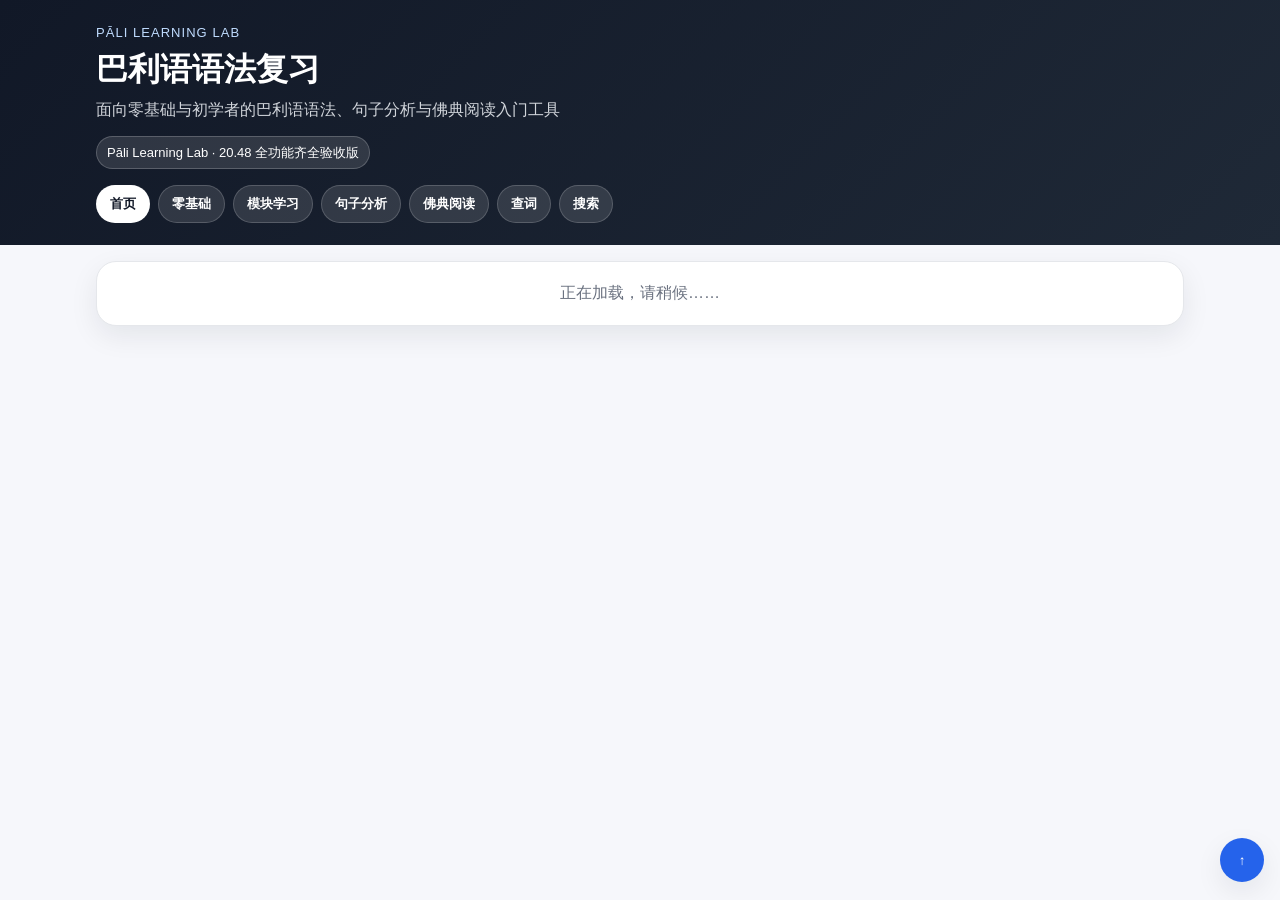
==== cache-reset.html @ fe6819bc "Add files via upload" ====
<!doctype html>
<html lang="zh-CN">
<head>
  <meta charset="utf-8">
  <meta name="viewport" content="width=device-width, initial-scale=1">
  <meta http-equiv="Cache-Control" content="no-cache, no-store, must-revalidate">
  <title>清理缓存｜Pāli Learning Lab</title>
  <style>
    body{margin:0;min-height:100vh;display:flex;align-items:center;justify-content:center;background:#f6f7fb;color:#111827;font-family:-apple-system,BlinkMacSystemFont,"Segoe UI","Microsoft YaHei",sans-serif;padding:20px}.box{max-width:660px;background:#fff;border:1px solid #e5e7eb;border-radius:22px;padding:26px;box-shadow:0 16px 45px rgba(15,23,42,.12);line-height:1.8}button,a{display:inline-block;border:0;border-radius:999px;padding:10px 16px;background:#2563eb;color:#fff;text-decoration:none;font-weight:800;margin:8px 8px 0 0}.muted{color:#6b7280}
  </style>
</head>
<body>
  <div class="box">
    <h1>清理旧缓存</h1>
    <p>本页会注销旧 Service Worker、清理浏览器缓存，然后进入 Pāli Learning Lab 20.48 全功能齐全验收版。</p>
    <p id="status" class="muted">正在加载，请稍候……</p>
    <button onclick="reset()">重新清理</button>
    <a href="./?v=20.48">直接进入网站</a>
  </div>
  <script>
    async function reset(){
      const status=document.getElementById('status');
      try{
        if('serviceWorker' in navigator){
          const regs=await navigator.serviceWorker.getRegistrations();
          await Promise.all(regs.map(r=>r.unregister()));
        }
        if(window.caches){
          const keys=await caches.keys();
          await Promise.all(keys.map(k=>caches.delete(k)));
        }
        status.textContent='缓存已清理，正在进入新版……';
        setTimeout(()=>location.replace('./?v=20.48&ts='+Date.now()),700);
      }catch(e){
        status.textContent='自动清理失败，可手动 Ctrl+F5 后进入网站。';
      }
    }
    reset();
  </script>
</body>
</html>
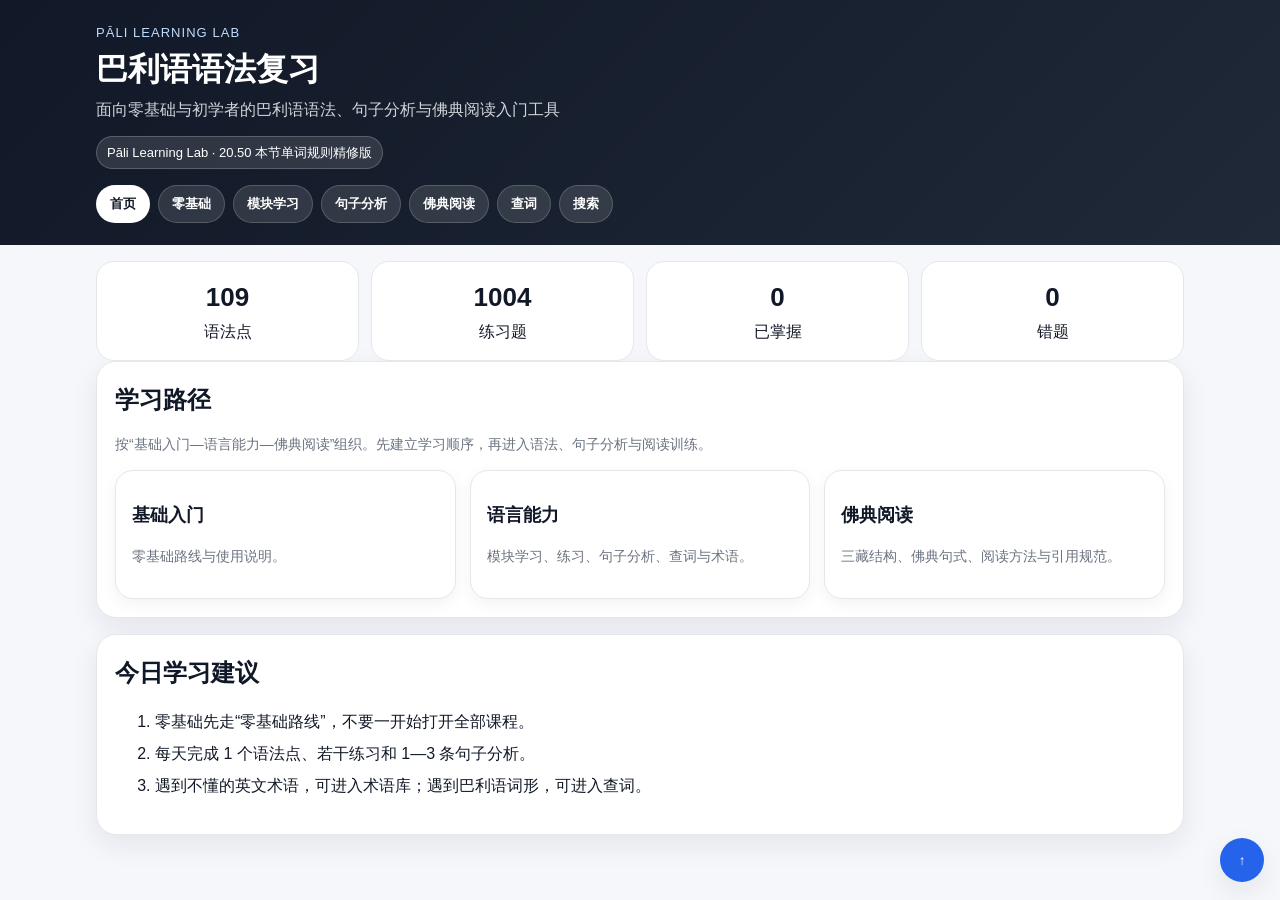
==== commit 7dadd1b1: "Add files via upload" ====
--- a/cache-reset.html
+++ b/cache-reset.html
@@ -12,10 +12,10 @@
 <body>
   <div class="box">
     <h1>清理旧缓存</h1>
-    <p>本页会注销旧 Service Worker、清理浏览器缓存，然后进入 Pāli Learning Lab 20.48 全功能齐全验收版。</p>
+    <p>本页会注销旧 Service Worker、清理浏览器缓存，然后进入 Pāli Learning Lab 20.50 本节单词规则精修版。</p>
     <p id="status" class="muted">正在加载，请稍候……</p>
     <button onclick="reset()">重新清理</button>
-    <a href="./?v=20.48">直接进入网站</a>
+    <a href="./?v=20.50">直接进入网站</a>
   </div>
   <script>
     async function reset(){
@@ -30,7 +30,7 @@
           await Promise.all(keys.map(k=>caches.delete(k)));
         }
         status.textContent='缓存已清理，正在进入新版……';
-        setTimeout(()=>location.replace('./?v=20.48&ts='+Date.now()),700);
+        setTimeout(()=>location.replace('./?v=20.50&ts='+Date.now()),700);
       }catch(e){
         status.textContent='自动清理失败，可手动 Ctrl+F5 后进入网站。';
       }
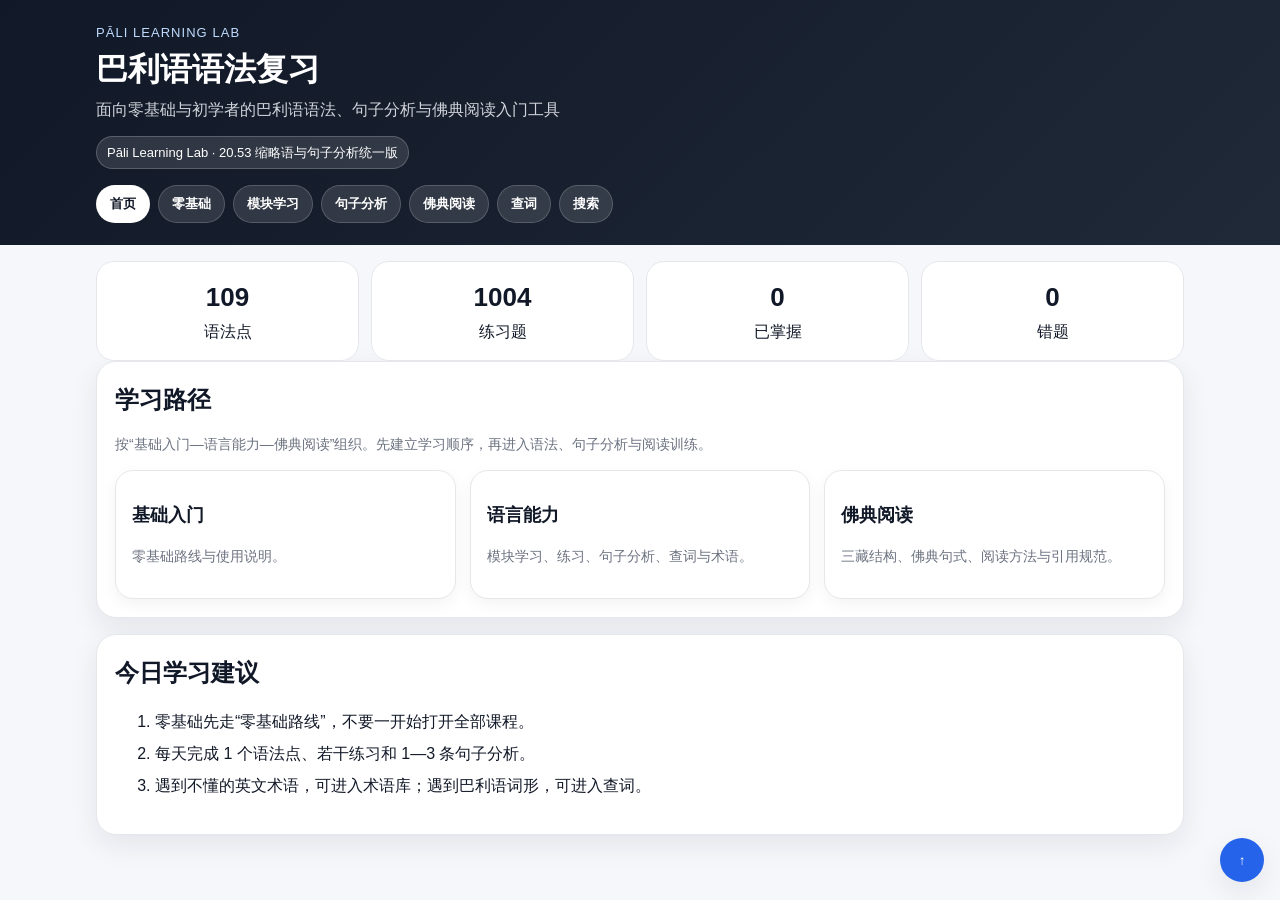
==== commit f817689f: "Add files via upload" ====
--- a/cache-reset.html
+++ b/cache-reset.html
@@ -12,10 +12,10 @@
 <body>
   <div class="box">
     <h1>清理旧缓存</h1>
-    <p>本页会注销旧 Service Worker、清理浏览器缓存，然后进入 Pāli Learning Lab 20.50 本节单词规则精修版。</p>
+    <p>本页会注销旧 Service Worker、清理浏览器缓存，然后进入 Pāli Learning Lab 20.53 缩略语与句子分析统一版</p>
     <p id="status" class="muted">正在加载，请稍候……</p>
     <button onclick="reset()">重新清理</button>
-    <a href="./?v=20.50">直接进入网站</a>
+    <a href="./?v=20.53 缩略语与句子分析统一版">直接进入网站</a>
   </div>
   <script>
     async function reset(){
@@ -30,7 +30,7 @@
           await Promise.all(keys.map(k=>caches.delete(k)));
         }
         status.textContent='缓存已清理，正在进入新版……';
-        setTimeout(()=>location.replace('./?v=20.50&ts='+Date.now()),700);
+        setTimeout(()=>location.replace('./?v=20.53 缩略语与句子分析统一版'+Date.now()),700);
       }catch(e){
         status.textContent='自动清理失败，可手动 Ctrl+F5 后进入网站。';
       }
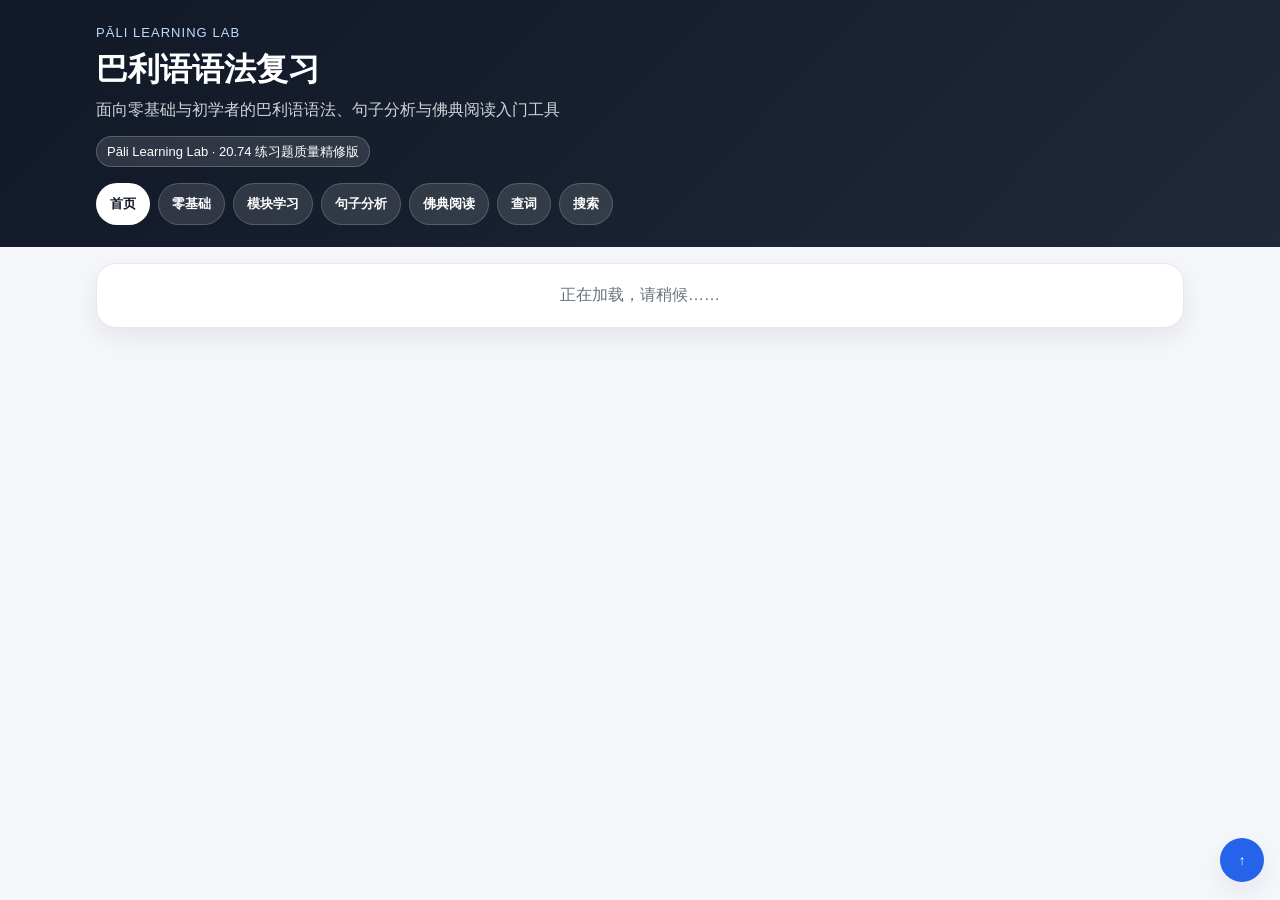
==== commit 45ebefec: "Add files via upload" ====
--- a/cache-reset.html
+++ b/cache-reset.html
@@ -12,10 +12,10 @@
 <body>
   <div class="box">
     <h1>清理旧缓存</h1>
-    <p>本页会注销旧 Service Worker、清理浏览器缓存，然后进入 Pāli Learning Lab 20.53 缩略语与句子分析统一版</p>
+    <p>本页会注销旧 Service Worker、清理浏览器缓存，然后进入 Pāli Learning Lab 20.74 练习题质量精修版。</p>
     <p id="status" class="muted">正在加载，请稍候……</p>
     <button onclick="reset()">重新清理</button>
-    <a href="./?v=20.53 缩略语与句子分析统一版">直接进入网站</a>
+    <a href="./?v=20.74">直接进入网站</a>
   </div>
   <script>
     async function reset(){
@@ -30,7 +30,7 @@
           await Promise.all(keys.map(k=>caches.delete(k)));
         }
         status.textContent='缓存已清理，正在进入新版……';
-        setTimeout(()=>location.replace('./?v=20.53 缩略语与句子分析统一版'+Date.now()),700);
+        setTimeout(()=>location.replace('./?v=20.74&t='+Date.now()),700);
       }catch(e){
         status.textContent='自动清理失败，可手动 Ctrl+F5 后进入网站。';
       }
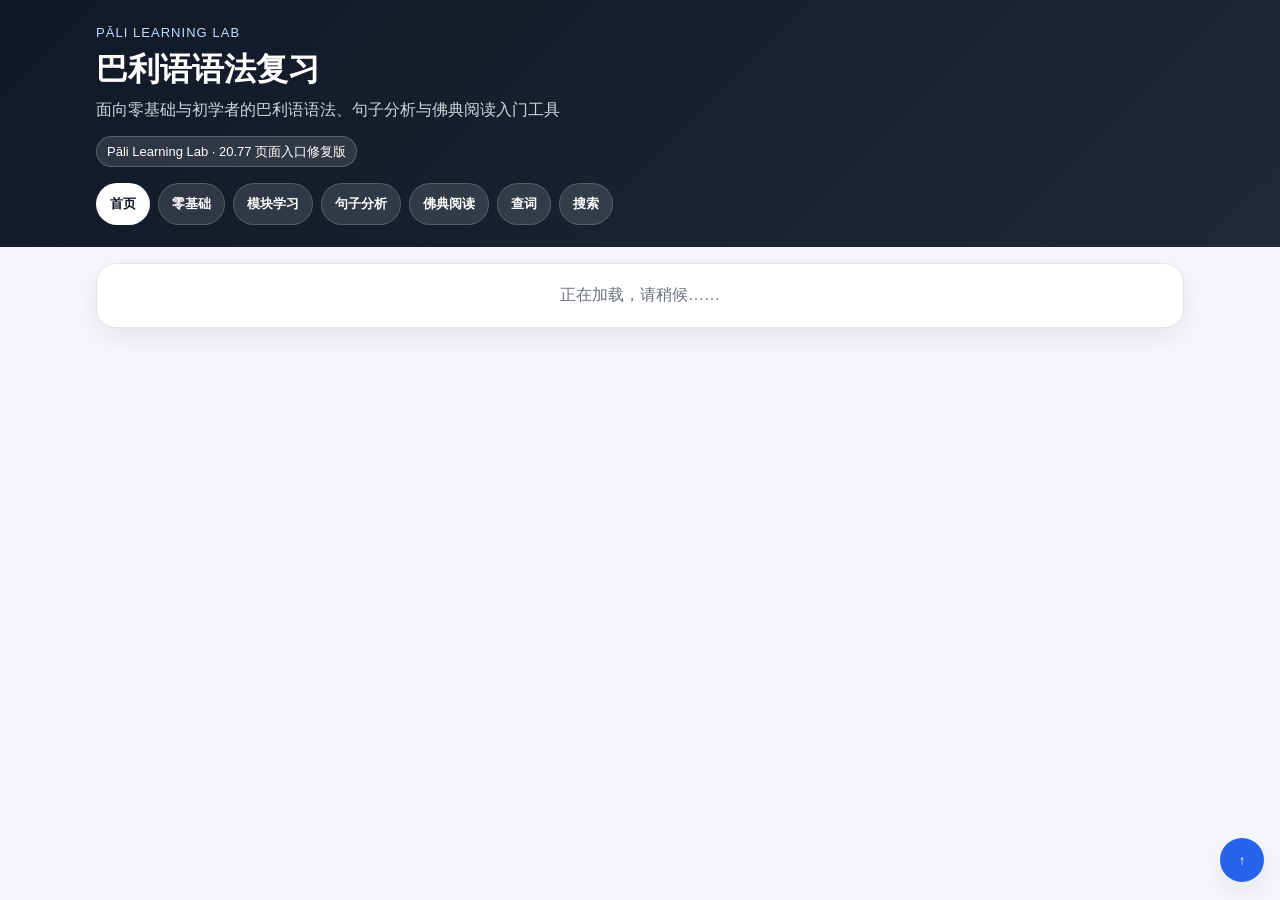
==== commit 32e1f801: "Add files via upload" ====
--- a/cache-reset.html
+++ b/cache-reset.html
@@ -12,10 +12,10 @@
 <body>
   <div class="box">
     <h1>清理旧缓存</h1>
-    <p>本页会注销旧 Service Worker、清理浏览器缓存，然后进入 Pāli Learning Lab 20.74 练习题质量精修版。</p>
+    <p>本页会注销旧 Service Worker、清理浏览器缓存，然后进入 Pāli Learning Lab 20.77 页面入口修复版。</p>
     <p id="status" class="muted">正在加载，请稍候……</p>
     <button onclick="reset()">重新清理</button>
-    <a href="./?v=20.74">直接进入网站</a>
+    <a href="./?v=20.77">直接进入网站</a>
   </div>
   <script>
     async function reset(){
@@ -30,7 +30,7 @@
           await Promise.all(keys.map(k=>caches.delete(k)));
         }
         status.textContent='缓存已清理，正在进入新版……';
-        setTimeout(()=>location.replace('./?v=20.74&t='+Date.now()),700);
+        setTimeout(()=>location.replace('./?v=20.77&t='+Date.now()),700);
       }catch(e){
         status.textContent='自动清理失败，可手动 Ctrl+F5 后进入网站。';
       }
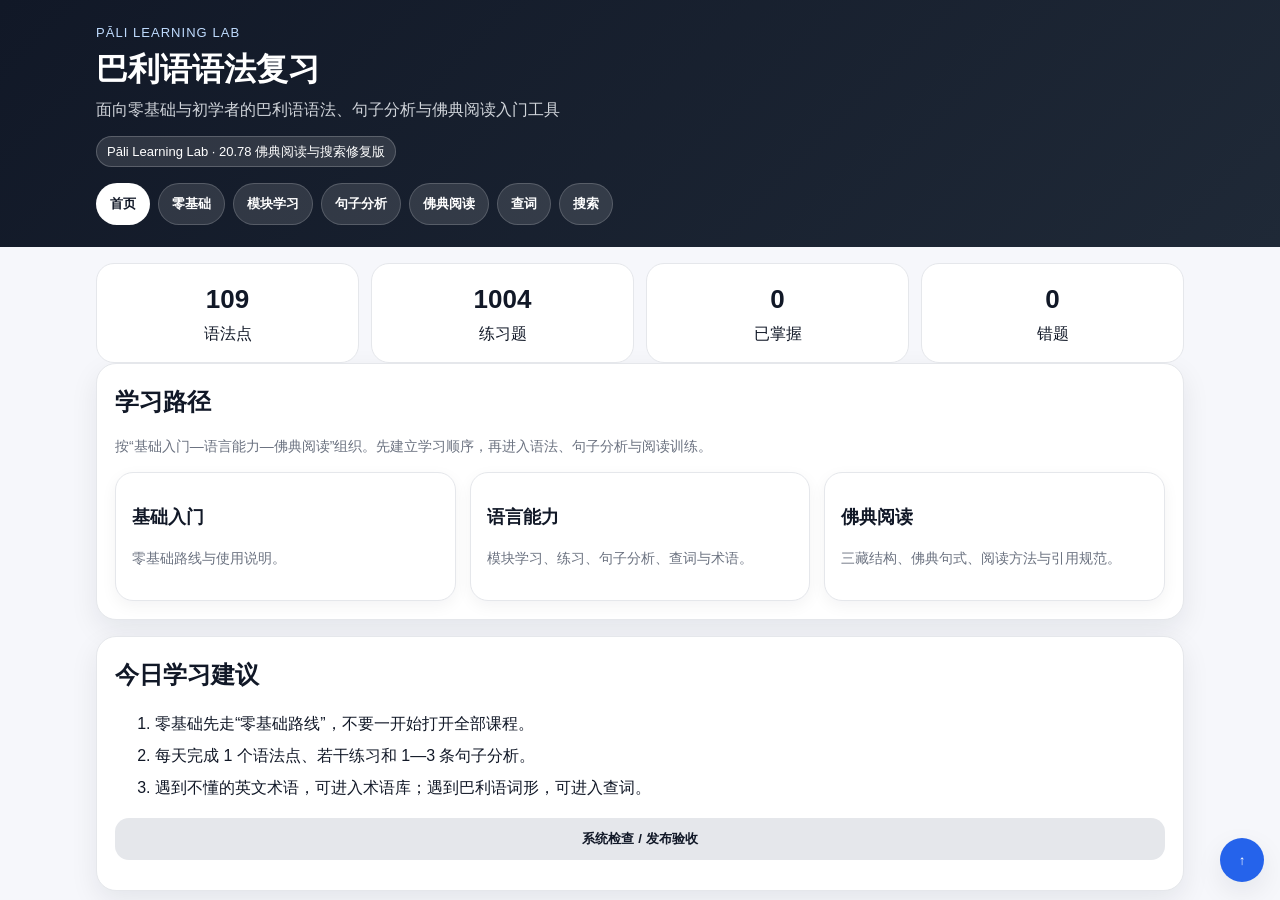
==== commit b6d02cd5: "Add files via upload" ====
--- a/cache-reset.html
+++ b/cache-reset.html
@@ -12,10 +12,10 @@
 <body>
   <div class="box">
     <h1>清理旧缓存</h1>
-    <p>本页会注销旧 Service Worker、清理浏览器缓存，然后进入 Pāli Learning Lab 20.77 页面入口修复版。</p>
+    <p>本页会注销旧 Service Worker、清理浏览器缓存，然后进入 Pāli Learning Lab 20.78 佛典阅读与搜索修复版。</p>
     <p id="status" class="muted">正在加载，请稍候……</p>
     <button onclick="reset()">重新清理</button>
-    <a href="./?v=20.77">直接进入网站</a>
+    <a href="./?v=20.78">直接进入网站</a>
   </div>
   <script>
     async function reset(){
@@ -30,7 +30,7 @@
           await Promise.all(keys.map(k=>caches.delete(k)));
         }
         status.textContent='缓存已清理，正在进入新版……';
-        setTimeout(()=>location.replace('./?v=20.77&t='+Date.now()),700);
+        setTimeout(()=>location.replace('./?v=20.78&t='+Date.now()),700);
       }catch(e){
         status.textContent='自动清理失败，可手动 Ctrl+F5 后进入网站。';
       }
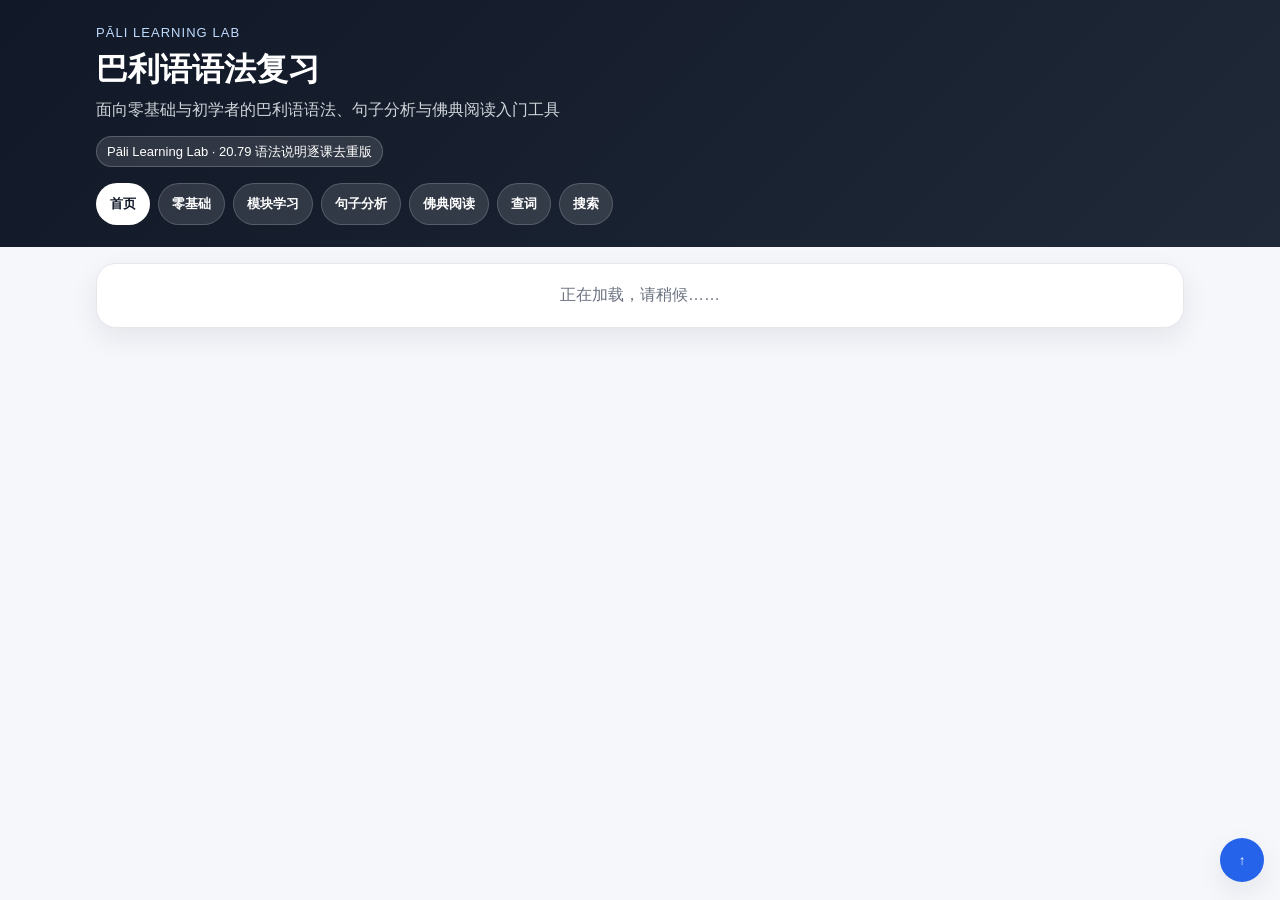
==== commit f0ee8a4b: "Add files via upload" ====
--- a/cache-reset.html
+++ b/cache-reset.html
@@ -12,10 +12,10 @@
 <body>
   <div class="box">
     <h1>清理旧缓存</h1>
-    <p>本页会注销旧 Service Worker、清理浏览器缓存，然后进入 Pāli Learning Lab 20.78 佛典阅读与搜索修复版。</p>
+    <p>本页会注销旧 Service Worker、清理浏览器缓存，然后进入 Pāli Learning Lab 20.79 语法说明逐课去重版。</p>
     <p id="status" class="muted">正在加载，请稍候……</p>
     <button onclick="reset()">重新清理</button>
-    <a href="./?v=20.78">直接进入网站</a>
+    <a href="./?v=20.79">直接进入网站</a>
   </div>
   <script>
     async function reset(){
@@ -30,7 +30,7 @@
           await Promise.all(keys.map(k=>caches.delete(k)));
         }
         status.textContent='缓存已清理，正在进入新版……';
-        setTimeout(()=>location.replace('./?v=20.78&t='+Date.now()),700);
+        setTimeout(()=>location.replace('./?v=20.79&t='+Date.now()),700);
       }catch(e){
         status.textContent='自动清理失败，可手动 Ctrl+F5 后进入网站。';
       }
